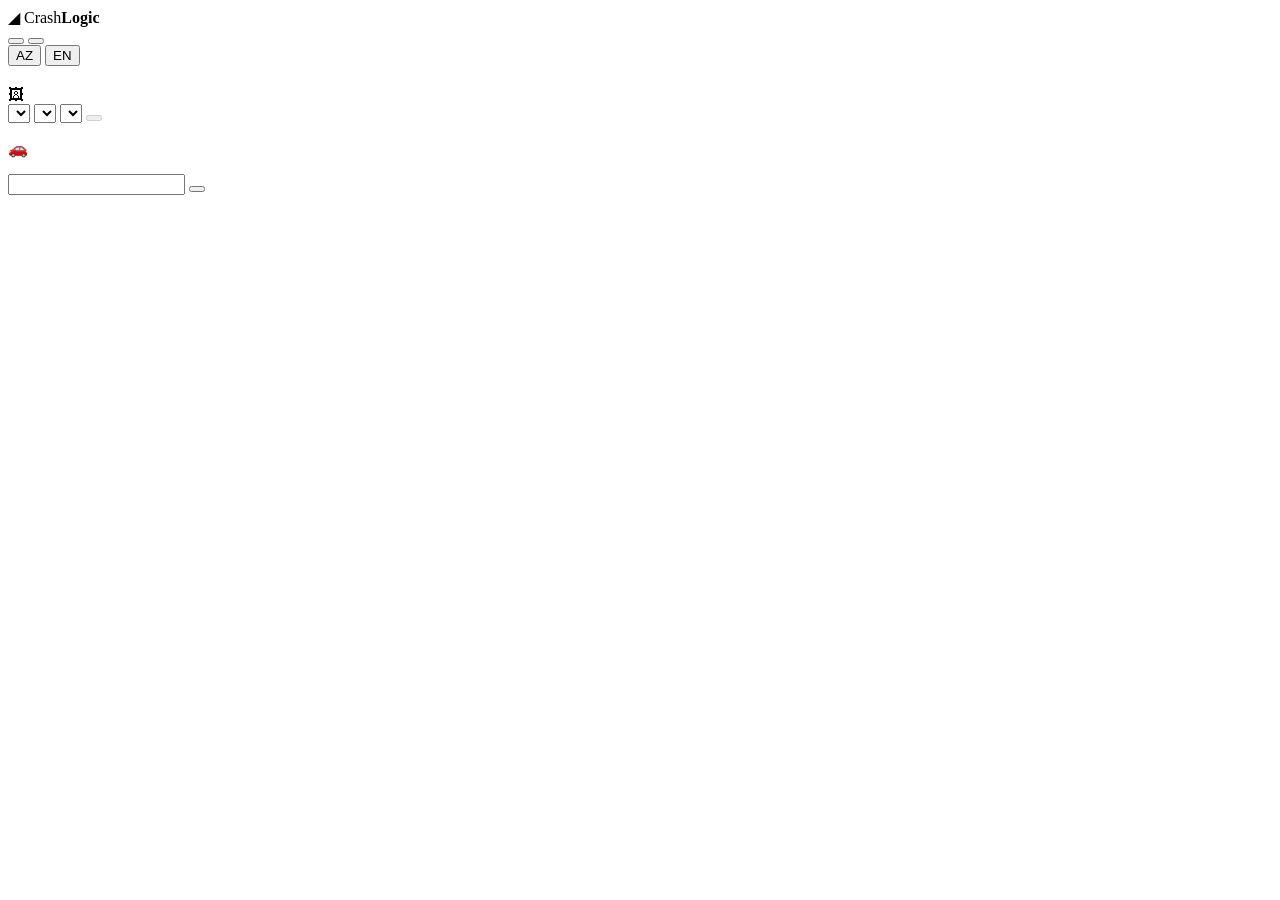
==== webapp/static/index.html @ a007a277 "Add chat agent, CV pipeline, web app, and training driver Introduces the full CrashLogic feature set" ====
<!DOCTYPE html>
<html lang="az">
<head>
<meta charset="utf-8">
<meta name="viewport" content="width=device-width, initial-scale=1">
<title>CrashLogic — DentScan</title>
<link rel="stylesheet" href="/static/styles.css">
</head>
<body>

<header class="topbar">
  <div class="brand">
    <span class="brand-mark">◢</span>
    <span class="brand-name">Crash<b>Logic</b></span>
    <span class="brand-sub" data-i18n="tagline"></span>
  </div>
  <nav class="tabs" role="tablist">
    <button class="tab active" data-tab="analyze" role="tab" data-i18n="tab_analyze"></button>
    <button class="tab" data-tab="chat" role="tab" data-i18n="tab_chat"></button>
  </nav>
  <div class="lang-toggle" role="group" aria-label="Language">
    <button class="lang active" data-lang="az">AZ</button>
    <button class="lang" data-lang="en">EN</button>
  </div>
</header>

<!-- ── Damage analysis ─────────────────────────────────────────────── -->
<main id="panel-analyze" class="panel active">
  <section class="col form-col">
    <div class="card">
      <h2 data-i18n="upload_title"></h2>
      <div id="dropzone" class="dropzone" tabindex="0">
        <input type="file" id="file-input" accept="image/*" hidden>
        <img id="preview" alt="" hidden>
        <div id="drop-hint" class="drop-hint">
          <span class="drop-icon">🖼</span>
          <span data-i18n="drop_hint"></span>
        </div>
      </div>

      <label class="field"><span data-i18n="brand"></span>
        <select id="sel-brand"></select>
      </label>
      <label class="field"><span data-i18n="model"></span>
        <select id="sel-model"></select>
      </label>
      <label class="field"><span data-i18n="year"></span>
        <select id="sel-year"></select>
      </label>

      <button id="btn-analyze" class="btn-primary" disabled>
        <span class="spinner" hidden></span>
        <span data-i18n="analyze"></span>
      </button>
      <p class="disclaimer" data-i18n="disclaimer"></p>
      <p id="analyze-error" class="error" hidden></p>
    </div>
  </section>

  <section class="col results-col">
    <div id="results-empty" class="card empty-state">
      <span class="empty-icon">🚗</span>
      <p data-i18n="results_empty"></p>
    </div>

    <div id="results" hidden>
      <div class="card">
        <h2 id="vehicle-title"></h2>
        <img id="annotated-img" class="annotated" alt="annotated damage">
      </div>

      <div class="card">
        <h2 data-i18n="findings_title"></h2>
        <div id="findings"></div>
        <p id="orphans" class="orphan-strip" hidden></p>
        <p id="no-damage" class="empty-note" hidden data-i18n="no_damage"></p>
      </div>

      <div class="card totals" id="totals-card" hidden>
        <div class="stat-hero">
          <span class="stat-label" data-i18n="total_label"></span>
          <span class="stat-value"><span id="total-avg"></span><span class="unit"> AZN</span></span>
          <span class="stat-range"><span data-i18n="range"></span>: <span id="total-range"></span> AZN</span>
        </div>
        <div class="stat-row">
          <div class="stat-tile">
            <span class="stat-label" data-i18n="replace_all"></span>
            <span class="stat-value sm">~<span id="replace-all"></span> AZN</span>
          </div>
          <div class="stat-tile">
            <span class="stat-label" data-i18n="savings"></span>
            <span class="stat-value sm savings">−<span id="savings"></span> AZN</span>
          </div>
        </div>
      </div>
    </div>
  </section>
</main>

<!-- ── Price chat ──────────────────────────────────────────────────── -->
<main id="panel-chat" class="panel">
  <div class="chat-wrap card">
    <div id="chat-log" class="chat-log">
      <div class="msg agent" data-i18n="chat_welcome"></div>
    </div>
    <form id="chat-form" class="chat-input">
      <input id="chat-text" type="text" autocomplete="off" data-i18n-ph="chat_placeholder">
      <button type="submit" class="btn-primary" data-i18n="send"></button>
    </form>
    <p class="disclaimer" data-i18n="disclaimer"></p>
  </div>
</main>

<script src="/static/app.js"></script>
</body>
</html>
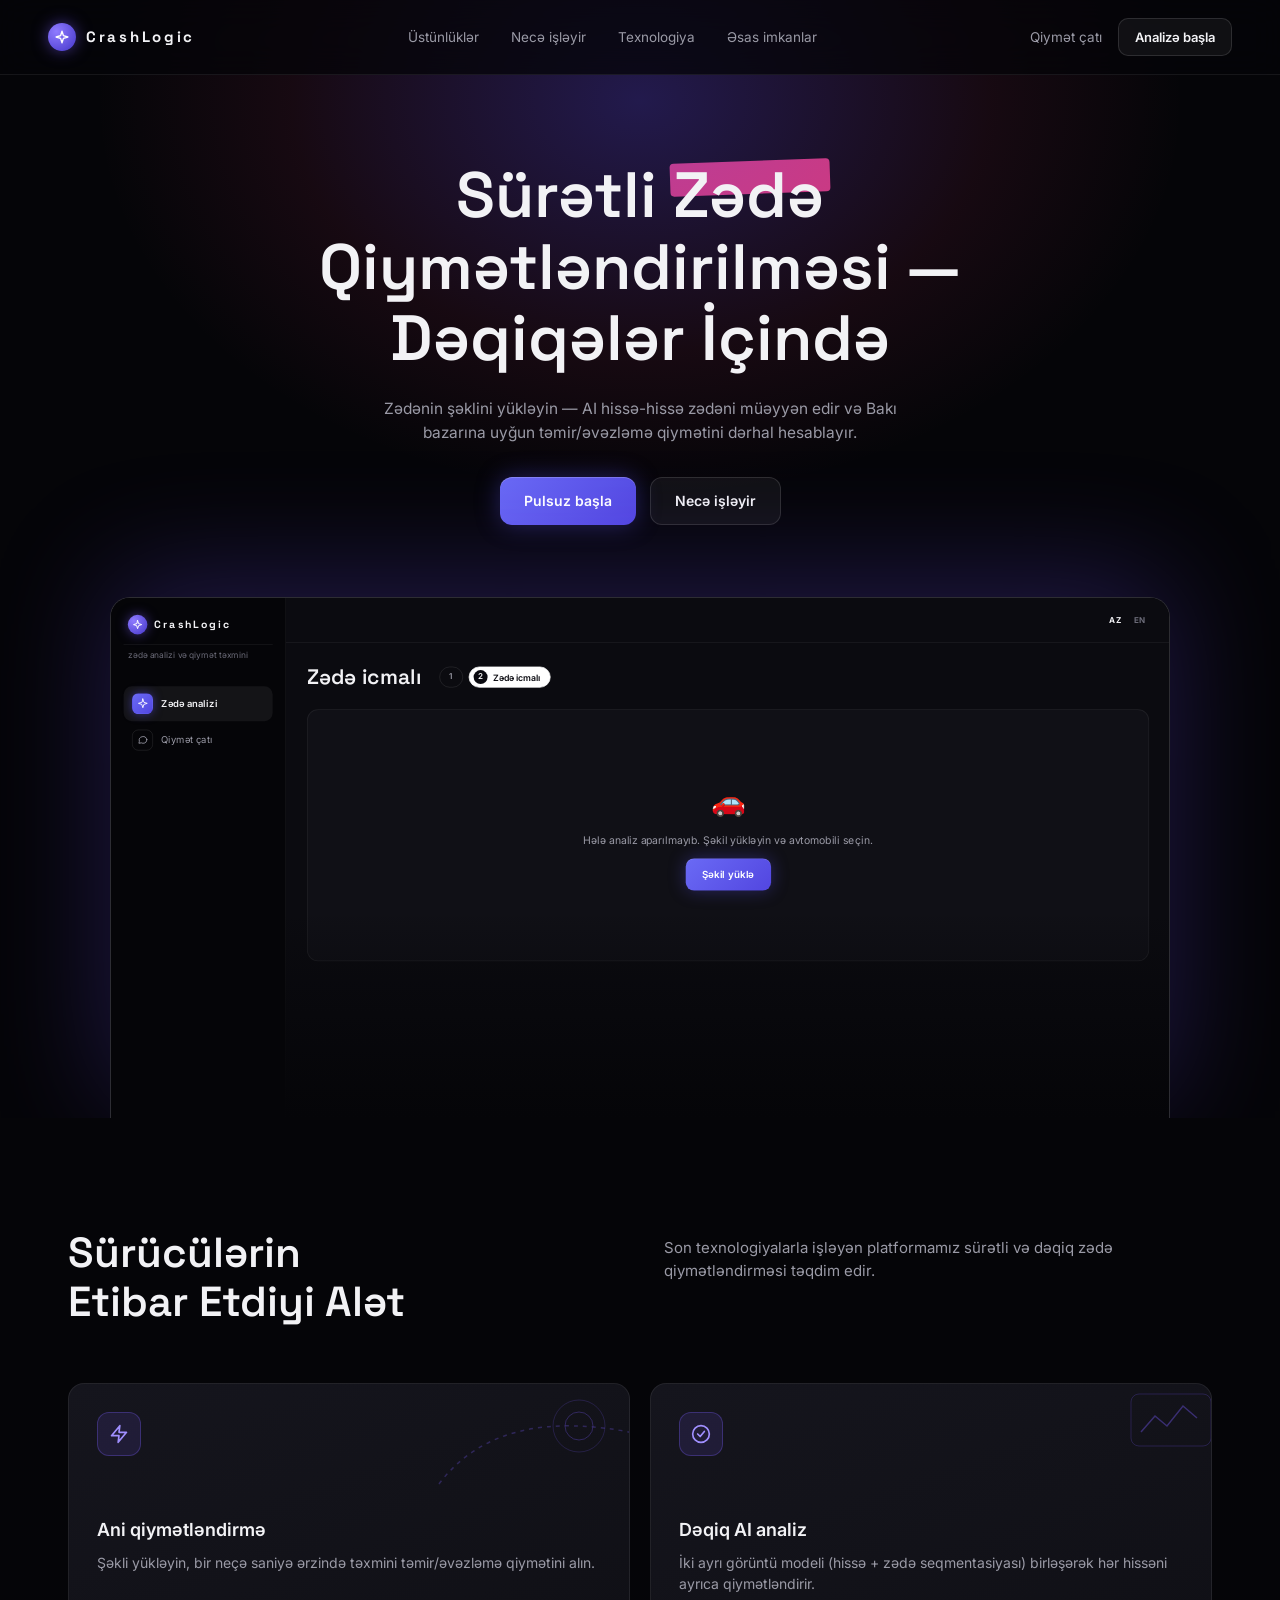
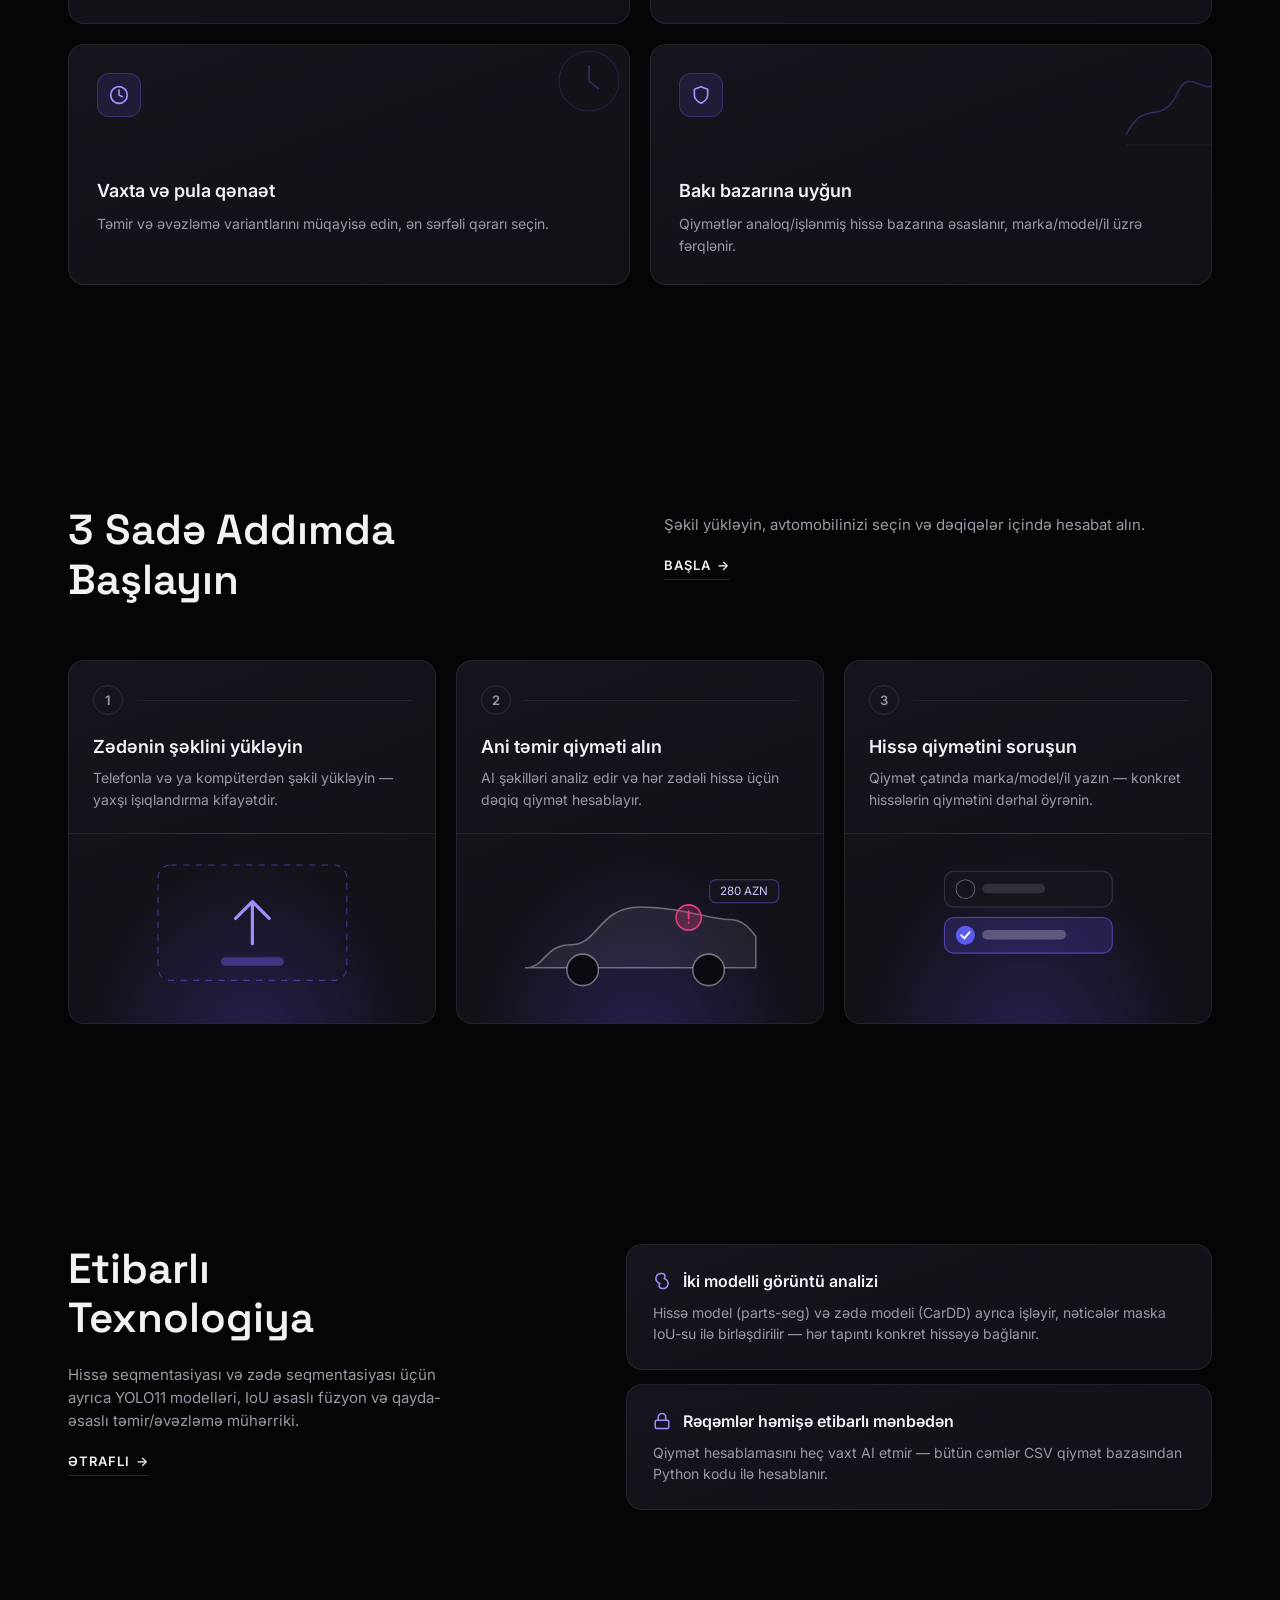
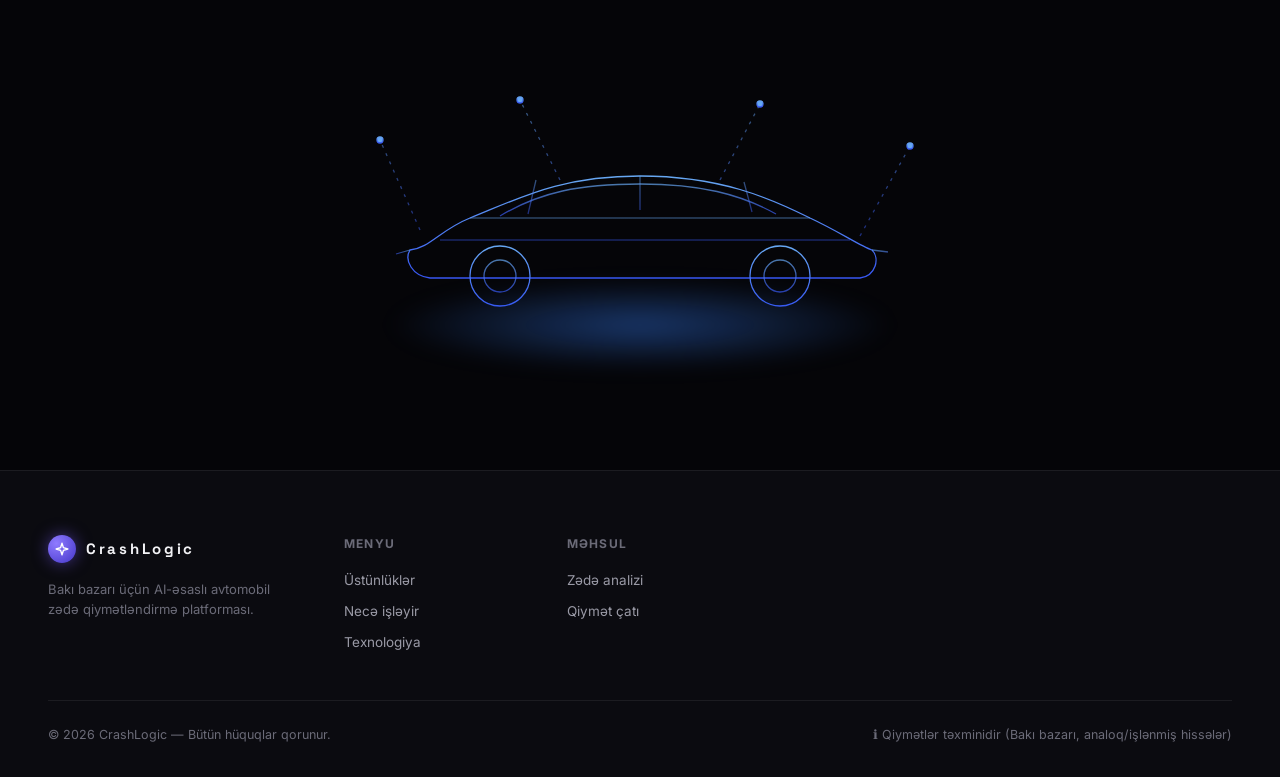
==== commit 93170577: "finalise" ====
--- a/webapp/static/index.html
+++ b/webapp/static/index.html
@@ -1,116 +1,232 @@
 <!DOCTYPE html>
 <html lang="az">
 <head>
-<meta charset="utf-8">
-<meta name="viewport" content="width=device-width, initial-scale=1">
-<title>CrashLogic — DentScan</title>
-<link rel="stylesheet" href="/static/styles.css">
+  <meta charset="UTF-8">
+  <meta name="viewport" content="width=device-width, initial-scale=1.0">
+  <title>CrashLogic — AI ilə zədə qiymətləndirilməsi</title>
+  <link rel="preconnect" href="https://fonts.googleapis.com">
+  <link rel="preconnect" href="https://fonts.gstatic.com" crossorigin>
+  <link href="https://fonts.googleapis.com/css2?family=Inter:wght@400;500;600;700&family=Space+Grotesk:wght@500;600;700&display=swap" rel="stylesheet">
+  <link rel="stylesheet" href="css/style.css">
+  <link rel="icon" href="data:image/svg+xml,<svg xmlns='http://www.w3.org/2000/svg' viewBox='0 0 100 100'><circle cx='50' cy='50' r='48' fill='%236a5cff'/><text x='50' y='68' font-size='52' text-anchor='middle' fill='white' font-family='Arial'>✦</text></svg>">
 </head>
 <body>
 
-<header class="topbar">
-  <div class="brand">
-    <span class="brand-mark">◢</span>
-    <span class="brand-name">Crash<b>Logic</b></span>
-    <span class="brand-sub" data-i18n="tagline"></span>
-  </div>
-  <nav class="tabs" role="tablist">
-    <button class="tab active" data-tab="analyze" role="tab" data-i18n="tab_analyze"></button>
-    <button class="tab" data-tab="chat" role="tab" data-i18n="tab_chat"></button>
-  </nav>
-  <div class="lang-toggle" role="group" aria-label="Language">
-    <button class="lang active" data-lang="az">AZ</button>
-    <button class="lang" data-lang="en">EN</button>
-  </div>
-</header>
-
-<!-- ── Damage analysis ─────────────────────────────────────────────── -->
-<main id="panel-analyze" class="panel active">
-  <section class="col form-col">
-    <div class="card">
-      <h2 data-i18n="upload_title"></h2>
-      <div id="dropzone" class="dropzone" tabindex="0">
-        <input type="file" id="file-input" accept="image/*" hidden>
-        <img id="preview" alt="" hidden>
-        <div id="drop-hint" class="drop-hint">
-          <span class="drop-icon">🖼</span>
-          <span data-i18n="drop_hint"></span>
-        </div>
-      </div>
-
-      <label class="field"><span data-i18n="brand"></span>
-        <select id="sel-brand"></select>
-      </label>
-      <label class="field"><span data-i18n="model"></span>
-        <select id="sel-model"></select>
-      </label>
-      <label class="field"><span data-i18n="year"></span>
-        <select id="sel-year"></select>
-      </label>
-
-      <button id="btn-analyze" class="btn-primary" disabled>
-        <span class="spinner" hidden></span>
-        <span data-i18n="analyze"></span>
-      </button>
-      <p class="disclaimer" data-i18n="disclaimer"></p>
-      <p id="analyze-error" class="error" hidden></p>
-    </div>
-  </section>
-
-  <section class="col results-col">
-    <div id="results-empty" class="card empty-state">
-      <span class="empty-icon">🚗</span>
-      <p data-i18n="results_empty"></p>
-    </div>
-
-    <div id="results" hidden>
-      <div class="card">
-        <h2 id="vehicle-title"></h2>
-        <img id="annotated-img" class="annotated" alt="annotated damage">
-      </div>
-
-      <div class="card">
-        <h2 data-i18n="findings_title"></h2>
-        <div id="findings"></div>
-        <p id="orphans" class="orphan-strip" hidden></p>
-        <p id="no-damage" class="empty-note" hidden data-i18n="no_damage"></p>
-      </div>
-
-      <div class="card totals" id="totals-card" hidden>
-        <div class="stat-hero">
-          <span class="stat-label" data-i18n="total_label"></span>
-          <span class="stat-value"><span id="total-avg"></span><span class="unit"> AZN</span></span>
-          <span class="stat-range"><span data-i18n="range"></span>: <span id="total-range"></span> AZN</span>
-        </div>
-        <div class="stat-row">
-          <div class="stat-tile">
-            <span class="stat-label" data-i18n="replace_all"></span>
-            <span class="stat-value sm">~<span id="replace-all"></span> AZN</span>
+  <!-- ============ NAV ============ -->
+  <header class="nav">
+    <a class="brand" href="index.html">
+      <span class="brand-mark">
+        <svg viewBox="0 0 24 24" fill="none" stroke="white" stroke-width="2.4" stroke-linecap="round" stroke-linejoin="round"><path d="M12 2l2.4 7.6L22 12l-7.6 2.4L12 22l-2.4-7.6L2 12l7.6-2.4z"/></svg>
+      </span>
+      CrashLogic
+    </a>
+    <nav class="nav-links">
+      <a href="#benefits">Üstünlüklər</a>
+      <a href="#how-it-works">Necə işləyir</a>
+      <a href="#technologies">Texnologiya</a>
+      <a href="#key-features">Əsas imkanlar</a>
+    </nav>
+    <div class="nav-cta">
+      <a class="contact" href="chat.html">Qiymət çatı</a>
+      <a class="btn btn-ghost btn-sm" href="upload.html">Analizə başla</a>
+    </div>
+  </header>
+
+  <!-- ============ HERO ============ -->
+  <section class="hero">
+    <h1>Sürətli <span class="marker">Zədə</span><br>Qiymətləndirilməsi — Dəqiqələr İçində</h1>
+    <p class="sub">Zədənin şəklini yükləyin — AI hissə-hissə zədəni müəyyən edir və Bakı bazarına uyğun təmir/əvəzləmə qiymətini dərhal hesablayır.</p>
+    <div class="hero-actions">
+      <a class="btn btn-primary" href="upload.html">Pulsuz başla</a>
+      <a class="btn btn-ghost" href="#how-it-works">Necə işləyir</a>
+    </div>
+    <div class="hero-preview">
+      <div class="preview-glow"></div>
+      <div class="preview-frame-wrap" style="height: 520px; overflow: hidden;">
+        <iframe src="dashboard.html" title="Zədə qiymətləndirmə paneli" scrolling="no"
+          style="width: 143%; height: 780px; border: 0; transform: scale(0.7); transform-origin: top left; pointer-events: none;"></iframe>
+      </div>
+    </div>
+  </section>
+
+  <!-- ============ BENEFITS ============ -->
+  <section class="section" id="benefits">
+    <div class="section-head reveal">
+      <h2>Sürücülərin<br>Etibar Etdiyi Alət</h2>
+      <div class="head-side">
+        Son texnologiyalarla işləyən platformamız sürətli və dəqiq zədə qiymətləndirməsi təqdim edir.
+      </div>
+    </div>
+    <div class="trust-grid">
+      <div class="card reveal">
+        <svg class="card-art" viewBox="0 0 220 130" fill="none"><path d="M10 110 Q70 30 210 60" stroke="rgba(122,92,255,0.5)" stroke-width="1.5" stroke-dasharray="4 5"/><circle cx="150" cy="52" r="26" stroke="rgba(122,92,255,0.35)"/><circle cx="150" cy="52" r="14" stroke="rgba(122,92,255,0.55)"/></svg>
+        <div class="icon-chip"><svg width="20" height="20" viewBox="0 0 24 24" fill="none" stroke="currentColor" stroke-width="2" stroke-linecap="round" stroke-linejoin="round"><path d="M13 2L3 14h9l-1 8 10-12h-9l1-8z"/></svg></div>
+        <h3>Ani qiymətləndirmə</h3>
+        <p>Şəkli yükləyin, bir neçə saniyə ərzində təxmini təmir/əvəzləmə qiymətini alın.</p>
+      </div>
+      <div class="card reveal">
+        <svg class="card-art" viewBox="0 0 220 130" fill="none"><rect x="120" y="20" width="80" height="52" rx="8" stroke="rgba(122,92,255,0.4)"/><path d="M130 58 l14-16 12 10 16-20 14 12" stroke="rgba(122,92,255,0.7)" stroke-width="1.5"/></svg>
+        <div class="icon-chip"><svg width="20" height="20" viewBox="0 0 24 24" fill="none" stroke="currentColor" stroke-width="2" stroke-linecap="round" stroke-linejoin="round"><circle cx="12" cy="12" r="10"/><path d="M8 12l3 3 5-6"/></svg></div>
+        <h3>Dəqiq AI analiz</h3>
+        <p>İki ayrı görüntü modeli (hissə + zədə seqmentasiyası) birləşərək hər hissəni ayrıca qiymətləndirir.</p>
+      </div>
+      <div class="card reveal">
+        <svg class="card-art" viewBox="0 0 220 130" fill="none"><circle cx="160" cy="46" r="30" stroke="rgba(122,92,255,0.4)"/><path d="M160 30v16l10 8" stroke="rgba(122,92,255,0.7)" stroke-width="1.5"/></svg>
+        <div class="icon-chip"><svg width="20" height="20" viewBox="0 0 24 24" fill="none" stroke="currentColor" stroke-width="2" stroke-linecap="round" stroke-linejoin="round"><circle cx="12" cy="12" r="10"/><path d="M12 6v6l4 2"/></svg></div>
+        <h3>Vaxta və pula qənaət</h3>
+        <p>Təmir və əvəzləmə variantlarını müqayisə edin, ən sərfəli qərarı seçin.</p>
+      </div>
+      <div class="card reveal">
+        <svg class="card-art" viewBox="0 0 220 130" fill="none"><path d="M115 100 C135 60 150 95 168 55 C180 30 196 70 214 40" stroke="rgba(122,92,255,0.6)" stroke-width="1.5"/><path d="M115 110 h100" stroke="rgba(255,255,255,0.12)"/></svg>
+        <div class="icon-chip"><svg width="20" height="20" viewBox="0 0 24 24" fill="none" stroke="currentColor" stroke-width="2" stroke-linecap="round" stroke-linejoin="round"><path d="M12 22s8-4 8-10V5l-8-3-8 3v7c0 6 8 10 8 10z"/></svg></div>
+        <h3>Bakı bazarına uyğun</h3>
+        <p>Qiymətlər analoq/işlənmiş hissə bazarına əsaslanır, marka/model/il üzrə fərqlənir.</p>
+      </div>
+    </div>
+  </section>
+
+  <!-- ============ STEPS ============ -->
+  <section class="section" id="how-it-works">
+    <div class="section-head reveal">
+      <h2>3 Sadə Addımda<br>Başlayın</h2>
+      <div class="head-side">
+        Şəkil yükləyin, avtomobilinizi seçin və dəqiqələr içində hesabat alın.
+        <br><a class="head-link" href="upload.html">Başla <span>→</span></a>
+      </div>
+    </div>
+    <div class="steps-grid">
+      <a class="step-card reveal" href="upload.html">
+        <div class="step-num"><span class="n">1</span><span class="line"></span></div>
+        <h3>Zədənin şəklini yükləyin</h3>
+        <p>Telefonla və ya kompüterdən şəkil yükləyin — yaxşı işıqlandırma kifayətdir.</p>
+        <div class="step-art">
+          <svg viewBox="0 0 300 160" width="86%" fill="none">
+            <rect x="60" y="20" width="180" height="110" rx="12" stroke="rgba(122,92,255,0.5)" stroke-dasharray="6 6"/>
+            <path d="M150 95V55m0 0l-16 16m16-16l16 16" stroke="#a08fff" stroke-width="3" stroke-linecap="round" stroke-linejoin="round"/>
+            <rect x="120" y="108" width="60" height="8" rx="4" fill="rgba(122,92,255,0.4)"/>
+          </svg>
+        </div>
+      </a>
+      <a class="step-card reveal" href="upload.html">
+        <div class="step-num"><span class="n">2</span><span class="line"></span></div>
+        <h3>Ani təmir qiyməti alın</h3>
+        <p>AI şəkilləri analiz edir və hər zədəli hissə üçün dəqiq qiymət hesablayır.</p>
+        <div class="step-art">
+          <svg viewBox="0 0 300 160" width="86%" fill="none">
+            <path d="M40 118 C60 118 58 96 84 96 S 110 60 150 60 s 66 12 84 12 c 14 0 20 8 26 16 v 30 z" fill="rgba(255,255,255,0.06)" stroke="rgba(255,255,255,0.35)" stroke-width="1.5"/>
+            <circle cx="95" cy="120" r="15" fill="#0a0a10" stroke="rgba(255,255,255,0.4)" stroke-width="1.5"/>
+            <circle cx="215" cy="120" r="15" fill="#0a0a10" stroke="rgba(255,255,255,0.4)" stroke-width="1.5"/>
+            <circle cx="196" cy="70" r="12" fill="rgba(233,61,130,0.25)" stroke="#e93d82" stroke-width="1.5"/>
+            <path d="M196 64v7m0 3.5v.5" stroke="#e93d82" stroke-width="1.8" stroke-linecap="round"/>
+            <rect x="216" y="34" width="66" height="22" rx="6" fill="#15151d" stroke="rgba(122,92,255,0.5)"/>
+            <text x="249" y="49" fill="#cfc6ff" font-size="11" font-family="Inter, sans-serif" text-anchor="middle">280 AZN</text>
+          </svg>
+        </div>
+      </a>
+      <a class="step-card reveal" href="chat.html">
+        <div class="step-num"><span class="n">3</span><span class="line"></span></div>
+        <h3>Hissə qiymətini soruşun</h3>
+        <p>Qiymət çatında marka/model/il yazın — konkret hissələrin qiymətini dərhal öyrənin.</p>
+        <div class="step-art">
+          <svg viewBox="0 0 300 160" width="86%" fill="none">
+            <rect x="70" y="26" width="160" height="34" rx="9" fill="#15151d" stroke="rgba(255,255,255,0.15)"/>
+            <rect x="70" y="70" width="160" height="34" rx="9" fill="rgba(90,74,227,0.2)" stroke="rgba(122,92,255,0.6)"/>
+            <circle cx="90" cy="87" r="9" fill="#5b5bf0"/>
+            <path d="M86 87l3 3 5-6" stroke="#fff" stroke-width="1.8" stroke-linecap="round" stroke-linejoin="round"/>
+            <rect x="106" y="82" width="80" height="9" rx="4.5" fill="rgba(255,255,255,0.25)"/>
+            <circle cx="90" cy="43" r="9" stroke="rgba(255,255,255,0.3)"/>
+            <rect x="106" y="38" width="60" height="9" rx="4.5" fill="rgba(255,255,255,0.12)"/>
+          </svg>
+        </div>
+      </a>
+    </div>
+  </section>
+
+  <!-- ============ TECHNOLOGY ============ -->
+  <section class="section" id="technologies">
+    <div class="tech-wrap">
+      <div class="reveal">
+        <h2 style="font-family: var(--font-display); font-size: clamp(28px,3.4vw,42px); font-weight:600; line-height:1.18;">Etibarlı<br>Texnologiya</h2>
+        <p style="color: var(--text-dim); margin-top: 20px; max-width: 380px;">Hissə seqmentasiyası və zədə seqmentasiyası üçün ayrıca YOLO11 modelləri, IoU əsaslı füzyon və qayda-əsaslı təmir/əvəzləmə mühərriki.</p>
+        <a class="head-link" href="#key-features">Ətraflı <span>→</span></a>
+      </div>
+      <div class="tech-list" id="key-features">
+        <div class="tech-item reveal">
+          <div class="t-head">
+            <svg width="18" height="18" viewBox="0 0 24 24" fill="none" stroke="currentColor" stroke-width="2" stroke-linecap="round" stroke-linejoin="round"><path d="M12 2a4 4 0 014 4c0 1.1-.45 2.1-1.17 2.83A4 4 0 0112 22a4 4 0 01-2.83-6.83A4 4 0 0112 2z"/></svg>
+            İki modelli görüntü analizi
           </div>
-          <div class="stat-tile">
-            <span class="stat-label" data-i18n="savings"></span>
-            <span class="stat-value sm savings">−<span id="savings"></span> AZN</span>
+          <p>Hissə model (parts-seg) və zədə modeli (CarDD) ayrıca işləyir, nəticələr maska IoU-su ilə birləşdirilir — hər tapıntı konkret hissəyə bağlanır.</p>
+        </div>
+        <div class="tech-item reveal">
+          <div class="t-head">
+            <svg width="18" height="18" viewBox="0 0 24 24" fill="none" stroke="currentColor" stroke-width="2" stroke-linecap="round" stroke-linejoin="round"><rect x="3" y="11" width="18" height="11" rx="2"/><path d="M7 11V7a5 5 0 0110 0v4"/></svg>
+            Rəqəmlər həmişə etibarlı mənbədən
           </div>
-        </div>
-      </div>
-    </div>
-  </section>
-</main>
-
-<!-- ── Price chat ──────────────────────────────────────────────────── -->
-<main id="panel-chat" class="panel">
-  <div class="chat-wrap card">
-    <div id="chat-log" class="chat-log">
-      <div class="msg agent" data-i18n="chat_welcome"></div>
-    </div>
-    <form id="chat-form" class="chat-input">
-      <input id="chat-text" type="text" autocomplete="off" data-i18n-ph="chat_placeholder">
-      <button type="submit" class="btn-primary" data-i18n="send"></button>
-    </form>
-    <p class="disclaimer" data-i18n="disclaimer"></p>
-  </div>
-</main>
-
-<script src="/static/app.js"></script>
+          <p>Qiymət hesablamasını heç vaxt AI etmir — bütün cəmlər CSV qiymət bazasından Python kodu ilə hesablanır.</p>
+        </div>
+      </div>
+    </div>
+  </section>
+
+  <!-- ============ STATS ============ -->
+  <section class="stats-section">
+    <div class="stats-car reveal">
+      <svg viewBox="0 0 640 260" fill="none">
+        <defs>
+          <linearGradient id="wire" x1="0" y1="0" x2="0" y2="1">
+            <stop offset="0" stop-color="#6db1ff"/><stop offset="1" stop-color="#3a5bff"/>
+          </linearGradient>
+        </defs>
+        <g stroke="url(#wire)" stroke-width="1.3" opacity="0.95">
+          <path d="M90 170 C110 168 120 150 150 138 C200 118 240 96 320 96 C400 96 450 118 490 138 C520 152 540 166 552 170 C560 178 556 196 540 198 L110 198 C92 196 84 180 90 170 Z"/>
+          <path d="M180 136 C220 112 260 104 320 104 C380 104 420 114 456 134" opacity="0.7"/>
+          <path d="M208 134 L216 100 M320 96 L320 130 M432 132 L424 102" opacity="0.5"/>
+          <path d="M150 138 h340 M120 160 h410" opacity="0.4"/>
+          <circle cx="180" cy="196" r="30"/><circle cx="180" cy="196" r="16" opacity="0.7"/>
+          <circle cx="460" cy="196" r="30"/><circle cx="460" cy="196" r="16" opacity="0.7"/>
+          <path d="M90 170 l-14 4 M552 170 l16 2" opacity="0.6"/>
+          <path d="M100 150 L60 60 M240 100 L200 20 M400 100 L440 24 M540 156 L590 66" stroke-dasharray="3 6" opacity="0.5"/>
+          <circle cx="60" cy="60" r="3" fill="#6db1ff"/><circle cx="200" cy="20" r="3" fill="#6db1ff"/><circle cx="440" cy="24" r="3" fill="#6db1ff"/><circle cx="590" cy="66" r="3" fill="#6db1ff"/>
+        </g>
+      </svg>
+    </div>
+  </section>
+
+  <!-- ============ FOOTER ============ -->
+  <footer class="footer" id="footer">
+    <div class="footer-grid">
+      <div>
+        <a class="brand" href="index.html">
+          <span class="brand-mark">
+            <svg viewBox="0 0 24 24" fill="none" stroke="white" stroke-width="2.4" stroke-linecap="round" stroke-linejoin="round"><path d="M12 2l2.4 7.6L22 12l-7.6 2.4L12 22l-2.4-7.6L2 12l7.6-2.4z"/></svg>
+          </span>
+          CrashLogic
+        </a>
+        <p class="f-about">Bakı bazarı üçün AI-əsaslı avtomobil zədə qiymətləndirmə platforması.</p>
+      </div>
+      <div>
+        <h5>Menyu</h5>
+        <ul>
+          <li><a href="#benefits">Üstünlüklər</a></li>
+          <li><a href="#how-it-works">Necə işləyir</a></li>
+          <li><a href="#technologies">Texnologiya</a></li>
+        </ul>
+      </div>
+      <div>
+        <h5>Məhsul</h5>
+        <ul>
+          <li><a href="upload.html">Zədə analizi</a></li>
+          <li><a href="chat.html">Qiymət çatı</a></li>
+        </ul>
+      </div>
+    </div>
+    <div class="footer-bottom">
+      <span>© 2026 CrashLogic — Bütün hüquqlar qorunur.</span>
+      <span>ℹ️ Qiymətlər təxminidir (Bakı bazarı, analoq/işlənmiş hissələr)</span>
+    </div>
+  </footer>
+
+  <script src="js/main.js"></script>
 </body>
 </html>
--- a/webapp/static/css/style.css
+++ b/webapp/static/css/style.css
@@ -0,0 +1,1085 @@
+/* ============================================
+   CrashLogic — Shared styles (landing + app)
+   ============================================ */
+
+:root {
+  --bg: #050508;
+  --bg-soft: #0b0b10;
+  --panel: #101016;
+  --panel-2: #15151d;
+  --panel-3: #1b1b25;
+  --stroke: rgba(255, 255, 255, 0.07);
+  --stroke-2: rgba(255, 255, 255, 0.12);
+  --text: #f2f2f5;
+  --text-dim: #9a9aa6;
+  --text-faint: #6b6b78;
+  --accent: #5b5bf0;
+  --accent-2: #7a5cff;
+  --accent-glow: rgba(122, 92, 255, 0.35);
+  --pink: #e93d82;
+  --green: #3ddc97;
+  --red: #ff4d4d;
+  --radius: 16px;
+  --radius-sm: 10px;
+  --font: "Inter", "Segoe UI", system-ui, -apple-system, sans-serif;
+  --font-display: "Space Grotesk", "Inter", "Segoe UI", sans-serif;
+}
+
+* { margin: 0; padding: 0; box-sizing: border-box; }
+[hidden] { display: none !important; }
+
+html { scroll-behavior: smooth; }
+
+body {
+  background: var(--bg);
+  color: var(--text);
+  font-family: var(--font);
+  font-size: 15px;
+  line-height: 1.55;
+  -webkit-font-smoothing: antialiased;
+}
+
+img, svg { display: block; max-width: 100%; }
+a { color: inherit; text-decoration: none; }
+button { font-family: inherit; cursor: pointer; border: none; background: none; color: inherit; }
+ul { list-style: none; }
+
+::selection { background: var(--accent-2); color: #fff; }
+
+/* ---------- Buttons ---------- */
+.btn {
+  display: inline-flex;
+  align-items: center;
+  justify-content: center;
+  gap: 8px;
+  padding: 12px 24px;
+  border-radius: 12px;
+  font-size: 14px;
+  font-weight: 600;
+  transition: all 0.2s ease;
+  white-space: nowrap;
+}
+.btn-primary {
+  background: linear-gradient(135deg, #6a6af5 0%, #5246e0 100%);
+  color: #fff;
+  box-shadow: 0 0 24px rgba(92, 82, 240, 0.35), inset 0 1px 0 rgba(255,255,255,0.2);
+}
+.btn-primary:hover { box-shadow: 0 0 36px rgba(92, 82, 240, 0.6); transform: translateY(-1px); }
+.btn-ghost {
+  background: rgba(255, 255, 255, 0.05);
+  border: 1px solid var(--stroke-2);
+  color: var(--text);
+}
+.btn-ghost:hover { background: rgba(255, 255, 255, 0.1); }
+.btn-sm { padding: 8px 16px; font-size: 13px; border-radius: 10px; }
+.btn-block { width: 100%; }
+
+/* ---------- Landing nav ---------- */
+.nav {
+  position: fixed;
+  top: 0; left: 0; right: 0;
+  z-index: 100;
+  display: flex;
+  align-items: center;
+  justify-content: space-between;
+  padding: 18px 48px;
+  background: rgba(5, 5, 8, 0.75);
+  backdrop-filter: blur(16px);
+  border-bottom: 1px solid var(--stroke);
+}
+.brand {
+  display: flex;
+  align-items: center;
+  gap: 10px;
+  font-family: var(--font-display);
+  font-weight: 700;
+  font-size: 15px;
+  letter-spacing: 0.18em;
+}
+.brand-mark {
+  width: 28px; height: 28px;
+  border-radius: 50%;
+  background: radial-gradient(circle at 30% 30%, #8f7bff, #4436c9);
+  display: grid;
+  place-items: center;
+  box-shadow: 0 0 16px rgba(122, 92, 255, 0.5);
+}
+.brand-mark svg { width: 14px; height: 14px; }
+.nav-links { display: flex; gap: 32px; font-size: 13.5px; color: var(--text-dim); }
+.nav-links a:hover { color: var(--text); }
+.nav-cta { display: flex; align-items: center; gap: 16px; }
+.nav-cta .contact { font-size: 13.5px; color: var(--text-dim); }
+.nav-cta .contact:hover { color: var(--text); }
+
+/* ---------- Hero ---------- */
+.hero {
+  position: relative;
+  padding: 160px 24px 0;
+  text-align: center;
+  overflow: hidden;
+}
+.hero::before {
+  content: "";
+  position: absolute;
+  top: -300px; left: 50%;
+  transform: translateX(-50%);
+  width: 1100px; height: 800px;
+  background: radial-gradient(ellipse at center, rgba(110, 80, 255, 0.28) 0%, rgba(233, 61, 130, 0.08) 45%, transparent 70%);
+  pointer-events: none;
+}
+.hero h1 {
+  position: relative;
+  font-family: var(--font-display);
+  font-size: clamp(36px, 5.4vw, 64px);
+  font-weight: 600;
+  line-height: 1.12;
+  max-width: 820px;
+  margin: 0 auto 22px;
+}
+.hero h1 .marker {
+  position: relative;
+  white-space: nowrap;
+}
+.hero h1 .marker::after {
+  content: "";
+  position: absolute;
+  left: -2%; right: -4%;
+  top: 8%;
+  height: 40%;
+  background: var(--pink);
+  border-radius: 4px;
+  transform: rotate(-2deg);
+  z-index: -1;
+  opacity: 0.9;
+}
+.hero p.sub {
+  position: relative;
+  color: var(--text-dim);
+  max-width: 560px;
+  margin: 0 auto 32px;
+  font-size: 15.5px;
+}
+.hero-actions {
+  position: relative;
+  display: flex;
+  gap: 14px;
+  justify-content: center;
+  margin-bottom: 72px;
+}
+
+/* Hero dashboard preview */
+.hero-preview {
+  position: relative;
+  max-width: 1060px;
+  margin: 0 auto;
+  border-radius: 20px 20px 0 0;
+  border: 1px solid var(--stroke-2);
+  border-bottom: none;
+  background: var(--panel);
+  box-shadow: 0 -20px 120px rgba(110, 80, 255, 0.25);
+  overflow: hidden;
+}
+.hero-preview .preview-glow {
+  position: absolute;
+  inset: 0;
+  background: linear-gradient(to top, rgba(5,5,8,1) 0%, transparent 40%);
+  pointer-events: none;
+  z-index: 2;
+}
+
+/* ---------- Sections ---------- */
+.section { padding: 110px 48px; max-width: 1240px; margin: 0 auto; }
+.section-head { display: grid; grid-template-columns: 1fr 1fr; gap: 48px; margin-bottom: 56px; align-items: start; }
+.section-head h2 {
+  font-family: var(--font-display);
+  font-size: clamp(28px, 3.4vw, 42px);
+  font-weight: 600;
+  line-height: 1.18;
+}
+.section-head .head-side { color: var(--text-dim); font-size: 15px; padding-top: 8px; }
+.head-link {
+  display: inline-flex;
+  align-items: center;
+  gap: 6px;
+  margin-top: 18px;
+  color: var(--text);
+  font-size: 13px;
+  font-weight: 600;
+  letter-spacing: 0.08em;
+  text-transform: uppercase;
+  border-bottom: 1px solid var(--stroke-2);
+  padding-bottom: 4px;
+}
+.head-link:hover { border-color: var(--text); }
+
+/* ---------- Trust cards ---------- */
+.trust-grid {
+  display: grid;
+  grid-template-columns: repeat(2, 1fr);
+  gap: 20px;
+}
+.card {
+  background: linear-gradient(160deg, var(--panel-2), var(--panel));
+  border: 1px solid var(--stroke);
+  border-radius: var(--radius);
+  padding: 28px;
+  position: relative;
+  overflow: hidden;
+  transition: border-color 0.25s, transform 0.25s;
+}
+.card:hover { border-color: rgba(122, 92, 255, 0.35); transform: translateY(-3px); }
+.card .icon-chip {
+  width: 44px; height: 44px;
+  border-radius: 12px;
+  background: rgba(122, 92, 255, 0.12);
+  border: 1px solid rgba(122, 92, 255, 0.3);
+  display: grid;
+  place-items: center;
+  margin-bottom: 60px;
+  color: #a08fff;
+}
+.card h3 { font-size: 18px; font-weight: 600; margin-bottom: 8px; }
+.card p { color: var(--text-dim); font-size: 14px; }
+.card .card-art {
+  position: absolute;
+  right: -20px; top: -10px;
+  width: 220px;
+  opacity: 0.55;
+  pointer-events: none;
+}
+
+/* ---------- Logo strip ---------- */
+.logos {
+  border-top: 1px solid var(--stroke);
+  border-bottom: 1px solid var(--stroke);
+  padding: 36px 0;
+  overflow: hidden;
+}
+.logos-track {
+  display: flex;
+  gap: 90px;
+  align-items: center;
+  width: max-content;
+  animation: marquee 30s linear infinite;
+}
+@keyframes marquee { to { transform: translateX(-50%); } }
+.logo-item {
+  font-family: var(--font-display);
+  font-size: 22px;
+  font-weight: 700;
+  color: rgba(255, 255, 255, 0.35);
+  letter-spacing: 0.06em;
+  white-space: nowrap;
+  transition: color 0.2s;
+}
+.logo-item:hover { color: rgba(255,255,255,0.7); }
+
+/* ---------- Steps ---------- */
+.steps-grid { display: grid; grid-template-columns: repeat(3, 1fr); gap: 20px; }
+.step-card {
+  background: linear-gradient(160deg, var(--panel-2), var(--panel));
+  border: 1px solid var(--stroke);
+  border-radius: var(--radius);
+  overflow: hidden;
+  display: flex;
+  flex-direction: column;
+  transition: border-color 0.25s, transform 0.25s;
+}
+.step-card:hover { border-color: rgba(122, 92, 255, 0.35); transform: translateY(-3px); }
+.step-num {
+  display: flex;
+  align-items: center;
+  gap: 14px;
+  padding: 24px 24px 0;
+}
+.step-num .n {
+  width: 30px; height: 30px;
+  border-radius: 50%;
+  border: 1px solid var(--stroke-2);
+  display: grid;
+  place-items: center;
+  font-size: 13px;
+  font-weight: 600;
+  color: var(--text-dim);
+}
+.step-num .line { flex: 1; height: 1px; background: var(--stroke); }
+.step-card h3 { font-size: 18px; font-weight: 600; padding: 18px 24px 6px; }
+.step-card p { color: var(--text-dim); font-size: 14px; padding: 0 24px 22px; }
+.step-art {
+  margin-top: auto;
+  height: 190px;
+  background: radial-gradient(ellipse at 50% 120%, rgba(110, 80, 255, 0.25), transparent 65%);
+  display: grid;
+  place-items: center;
+  border-top: 1px solid var(--stroke);
+  overflow: hidden;
+}
+
+/* ---------- Technology ---------- */
+.tech-wrap { display: grid; grid-template-columns: 1fr 1.15fr; gap: 48px; align-items: start; }
+.tech-list { display: flex; flex-direction: column; gap: 14px; }
+.tech-item {
+  background: linear-gradient(160deg, var(--panel-2), var(--panel));
+  border: 1px solid var(--stroke);
+  border-radius: var(--radius);
+  padding: 24px 26px;
+}
+.tech-item .t-head { display: flex; align-items: center; gap: 12px; margin-bottom: 8px; font-weight: 600; font-size: 16px; }
+.tech-item .t-head svg { color: #a08fff; }
+.tech-item p { color: var(--text-dim); font-size: 14px; }
+.partner-row { display: flex; flex-wrap: wrap; gap: 10px; margin-top: 14px; }
+.partner-pill {
+  display: inline-flex;
+  align-items: center;
+  gap: 8px;
+  padding: 8px 16px;
+  border-radius: 999px;
+  border: 1px solid var(--stroke-2);
+  background: rgba(255,255,255,0.03);
+  font-size: 13px;
+  font-weight: 600;
+  color: var(--text-dim);
+}
+
+/* ---------- Testimonials ---------- */
+.quotes-grid { display: grid; grid-template-columns: repeat(2, 1fr); gap: 20px; }
+.quote-card {
+  background: linear-gradient(160deg, var(--panel-2), var(--panel));
+  border: 1px solid var(--stroke);
+  border-radius: var(--radius);
+  padding: 30px;
+  display: flex;
+  flex-direction: column;
+  gap: 16px;
+}
+.quote-top { display: flex; justify-content: space-between; align-items: center; }
+.quote-mark { font-family: Georgia, serif; font-size: 42px; line-height: 0.5; color: #a08fff; padding-top: 14px; }
+.stars { display: flex; align-items: center; gap: 6px; color: #ffc94d; font-size: 13px; letter-spacing: 2px; }
+.stars .score { color: var(--text-dim); font-size: 12.5px; letter-spacing: 0; margin-left: 4px; }
+.quote-card h4 { font-size: 17px; font-weight: 600; }
+.quote-card blockquote { color: var(--text-dim); font-size: 14px; }
+.quote-author { display: flex; align-items: center; gap: 12px; margin-top: auto; padding-top: 8px; }
+.avatar {
+  width: 40px; height: 40px;
+  border-radius: 50%;
+  background: linear-gradient(135deg, #444, #222);
+  border: 1px solid var(--stroke-2);
+  display: grid;
+  place-items: center;
+  font-weight: 700;
+  font-size: 14px;
+  color: #cfcfe0;
+  flex-shrink: 0;
+}
+.quote-author .a-name { font-size: 14px; font-weight: 600; }
+.quote-author .a-role { font-size: 12.5px; color: var(--text-faint); }
+
+/* ---------- Stats ---------- */
+.stats-section {
+  position: relative;
+  text-align: center;
+  padding: 60px 48px 100px;
+  overflow: hidden;
+}
+.stats-car { max-width: 640px; margin: 0 auto 30px; position: relative; }
+.stats-car::after {
+  content: "";
+  position: absolute;
+  inset: auto 10% -30px;
+  height: 90px;
+  background: radial-gradient(ellipse at center, rgba(56, 130, 255, 0.4), transparent 70%);
+  filter: blur(10px);
+}
+.stats-grid {
+  display: grid;
+  grid-template-columns: repeat(3, 1fr);
+  gap: 20px;
+  max-width: 980px;
+  margin: 40px auto 0;
+}
+.stat h3 {
+  font-family: var(--font-display);
+  font-size: clamp(30px, 3.6vw, 46px);
+  font-weight: 600;
+  background: linear-gradient(180deg, #fff, #9f9fce);
+  -webkit-background-clip: text;
+  background-clip: text;
+  -webkit-text-fill-color: transparent;
+}
+.stat p { color: var(--text-dim); font-size: 14px; margin-top: 6px; }
+
+/* ---------- Pricing ---------- */
+.pricing-head { text-align: center; margin-bottom: 48px; }
+.pricing-head h2 { font-family: var(--font-display); font-size: clamp(28px, 3.4vw, 42px); font-weight: 600; }
+.pricing-grid { display: grid; grid-template-columns: repeat(3, 1fr); gap: 20px; align-items: stretch; }
+.price-card {
+  background: linear-gradient(160deg, var(--panel-2), var(--panel));
+  border: 1px solid var(--stroke);
+  border-radius: var(--radius);
+  padding: 30px;
+  display: flex;
+  flex-direction: column;
+  gap: 20px;
+}
+.price-card.featured {
+  border-color: rgba(122, 92, 255, 0.5);
+  background: linear-gradient(160deg, rgba(90, 74, 227, 0.16), var(--panel));
+  box-shadow: 0 0 60px rgba(92, 82, 240, 0.18);
+}
+.price-card .plan-name { font-size: 16px; font-weight: 600; display: flex; justify-content: space-between; align-items: center; }
+.plan-badge {
+  font-size: 11px;
+  font-weight: 700;
+  text-transform: uppercase;
+  letter-spacing: 0.08em;
+  padding: 4px 10px;
+  border-radius: 999px;
+  background: rgba(122, 92, 255, 0.2);
+  color: #b5a6ff;
+  border: 1px solid rgba(122, 92, 255, 0.4);
+}
+.price-card .plan-desc { color: var(--text-dim); font-size: 13.5px; min-height: 40px; }
+.price-card .price { font-family: var(--font-display); font-size: 38px; font-weight: 600; }
+.price-card .price span { font-size: 15px; color: var(--text-dim); font-weight: 400; font-family: var(--font); }
+.price-feats { display: flex; flex-direction: column; gap: 11px; font-size: 14px; color: var(--text-dim); flex: 1; }
+.price-feats li { display: flex; gap: 10px; align-items: flex-start; }
+.price-feats li::before {
+  content: "";
+  width: 16px; height: 16px;
+  flex-shrink: 0;
+  margin-top: 2px;
+  border-radius: 50%;
+  background: rgba(122, 92, 255, 0.15) url("data:image/svg+xml,%3Csvg xmlns='http://www.w3.org/2000/svg' viewBox='0 0 24 24' fill='none' stroke='%23a08fff' stroke-width='3' stroke-linecap='round' stroke-linejoin='round'%3E%3Cpath d='M20 6L9 17l-5-5'/%3E%3C/svg%3E") center/9px no-repeat;
+}
+
+/* ---------- Footer ---------- */
+.footer {
+  border-top: 1px solid var(--stroke);
+  padding: 64px 48px 32px;
+  background: var(--bg-soft);
+}
+.footer-grid {
+  max-width: 1240px;
+  margin: 0 auto;
+  display: grid;
+  grid-template-columns: 1.4fr 1fr 1fr 1fr 1.2fr;
+  gap: 40px;
+}
+.footer .brand { margin-bottom: 16px; }
+.footer .f-about { color: var(--text-faint); font-size: 13px; max-width: 260px; }
+.footer h5 { font-size: 12px; text-transform: uppercase; letter-spacing: 0.1em; color: var(--text-faint); margin-bottom: 16px; }
+.footer ul { display: flex; flex-direction: column; gap: 10px; font-size: 13.5px; color: var(--text-dim); }
+.footer ul a:hover { color: var(--text); }
+.footer-bottom {
+  max-width: 1240px;
+  margin: 48px auto 0;
+  padding-top: 24px;
+  border-top: 1px solid var(--stroke);
+  display: flex;
+  justify-content: space-between;
+  color: var(--text-faint);
+  font-size: 12.5px;
+}
+
+/* ============================================
+   APP (dashboard / upload)
+   ============================================ */
+.app-frame {
+  min-height: 100vh;
+  display: grid;
+  grid-template-columns: 250px 1fr;
+  grid-template-rows: 64px 1fr;
+  grid-template-areas: "side top" "side main";
+  background: var(--bg-soft);
+}
+
+/* Topbar */
+.app-top {
+  grid-area: top;
+  display: flex;
+  align-items: center;
+  justify-content: space-between;
+  padding: 0 28px;
+  border-bottom: 1px solid var(--stroke);
+}
+.app-top .top-links { display: flex; gap: 26px; font-size: 13px; color: var(--text-dim); }
+.app-top .top-links a:hover { color: var(--text); }
+.app-top .top-tools { display: flex; align-items: center; gap: 10px; }
+.tool-chip {
+  display: inline-flex;
+  align-items: center;
+  gap: 7px;
+  height: 34px;
+  padding: 0 12px;
+  border-radius: 999px;
+  border: 1px solid var(--stroke-2);
+  background: rgba(255,255,255,0.03);
+  font-size: 12.5px;
+  font-weight: 600;
+  color: var(--text-dim);
+  position: relative;
+}
+.tool-chip:hover { color: var(--text); border-color: rgba(255,255,255,0.25); }
+.tool-chip .dot {
+  position: absolute;
+  top: 5px; right: 7px;
+  width: 7px; height: 7px;
+  border-radius: 50%;
+  background: var(--red);
+  border: 2px solid var(--bg-soft);
+}
+
+/* Sidebar */
+.app-side {
+  grid-area: side;
+  border-right: 1px solid var(--stroke);
+  padding: 20px 18px;
+  display: flex;
+  flex-direction: column;
+  gap: 20px;
+  background: var(--bg);
+}
+.side-brand { display: flex; align-items: center; gap: 10px; padding: 4px 6px 14px; border-bottom: 1px solid var(--stroke); }
+.side-user { display: flex; flex-direction: column; gap: 4px; padding: 4px 6px; }
+.side-user .avatar { width: 54px; height: 54px; margin-bottom: 10px; font-size: 18px; }
+.side-user .u-name { font-weight: 600; font-size: 14.5px; }
+.side-user .u-addr { font-size: 12px; color: var(--text-faint); line-height: 1.5; }
+.side-user .u-balance { font-size: 12.5px; color: var(--text-dim); margin-top: 8px; }
+.side-user .u-balance b { color: var(--text); }
+
+.side-nav { display: flex; flex-direction: column; gap: 2px; }
+.side-nav a {
+  display: flex;
+  align-items: center;
+  gap: 12px;
+  padding: 10px 12px;
+  border-radius: 12px;
+  font-size: 13.5px;
+  color: var(--text-dim);
+  transition: background 0.15s, color 0.15s;
+  position: relative;
+}
+.side-nav a:hover { background: rgba(255,255,255,0.04); color: var(--text); }
+.side-nav a.active { background: rgba(255,255,255,0.06); color: var(--text); font-weight: 600; }
+.side-nav a.active .nav-ic { background: linear-gradient(135deg, #6a6af5, #5246e0); color: #fff; box-shadow: 0 0 14px rgba(92,82,240,0.5); border-color: transparent; }
+.side-nav .nav-ic {
+  width: 30px; height: 30px;
+  border-radius: 9px;
+  border: 1px solid var(--stroke-2);
+  display: grid;
+  place-items: center;
+  color: var(--text-dim);
+  flex-shrink: 0;
+}
+.side-nav .nav-dot { position: absolute; top: 9px; left: 32px; width: 7px; height: 7px; border-radius: 50%; background: var(--red); border: 2px solid var(--bg); }
+
+.side-widget {
+  margin-top: auto;
+  border: 1px solid var(--stroke);
+  border-radius: var(--radius);
+  padding: 16px;
+  background: linear-gradient(160deg, var(--panel-2), var(--panel));
+  position: relative;
+}
+.side-widget .ratio { font-family: var(--font-display); font-size: 22px; font-weight: 600; }
+.side-widget .ratio .up { color: var(--green); font-size: 13px; }
+.side-widget p { font-size: 12px; color: var(--text-faint); margin-top: 2px; }
+.side-widget .spark { margin-bottom: 8px; }
+.side-widget .pop {
+  position: absolute; top: 12px; right: 12px;
+  width: 24px; height: 24px;
+  border-radius: 8px;
+  border: 1px solid var(--stroke-2);
+  display: grid; place-items: center;
+  color: var(--text-dim);
+  font-size: 11px;
+}
+.side-pro {
+  border-radius: var(--radius);
+  padding: 18px;
+  background: linear-gradient(150deg, #7d6bff 0%, #4d3fd6 60%, #3a2fb0 100%);
+  box-shadow: 0 10px 40px rgba(92, 82, 240, 0.35);
+}
+.side-pro .crown { font-size: 16px; }
+.side-pro h4 { font-size: 15px; font-weight: 700; margin: 6px 0 4px; }
+.side-pro p { font-size: 12px; color: rgba(255,255,255,0.75); margin-bottom: 14px; }
+.side-pro .btn {
+  width: 100%;
+  background: rgba(255,255,255,0.14);
+  border: 1px solid rgba(255,255,255,0.3);
+  color: #fff;
+  padding: 9px;
+  font-size: 13px;
+}
+.side-pro .btn:hover { background: rgba(255,255,255,0.22); }
+
+/* Main area */
+.app-main { grid-area: main; padding: 26px 30px 40px; overflow-x: hidden; }
+.main-head { display: flex; align-items: center; gap: 20px; margin-bottom: 22px; flex-wrap: wrap; }
+.main-head h1 { font-family: var(--font-display); font-size: 30px; font-weight: 600; margin-right: 6px; }
+.step-pills { display: flex; align-items: center; gap: 8px; }
+.pill {
+  display: inline-flex;
+  align-items: center;
+  gap: 8px;
+  height: 30px;
+  min-width: 30px;
+  padding: 0 6px;
+  justify-content: center;
+  border-radius: 999px;
+  border: 1px solid var(--stroke-2);
+  font-size: 12.5px;
+  color: var(--text-dim);
+}
+.pill.active {
+  background: #fff;
+  color: #0a0a10;
+  font-weight: 600;
+  padding: 0 14px 0 6px;
+  border-color: #fff;
+}
+.pill.active .p-num { background: #0a0a10; color: #fff; }
+.pill .p-num {
+  width: 20px; height: 20px;
+  border-radius: 50%;
+  display: grid;
+  place-items: center;
+  font-size: 11.5px;
+  font-weight: 600;
+}
+.main-head .help { margin-left: auto; font-size: 13px; color: var(--text-dim); }
+.main-head .help a { color: var(--text); font-weight: 600; text-decoration: underline; text-underline-offset: 3px; }
+
+/* Dashboard layout */
+.dash-grid { display: grid; grid-template-columns: 1fr 330px; gap: 20px; align-items: start; }
+.panel {
+  background: var(--panel);
+  border: 1px solid var(--stroke);
+  border-radius: var(--radius);
+  padding: 22px;
+}
+.panel h2 { font-size: 19px; font-weight: 600; margin-bottom: 16px; font-family: var(--font-display); }
+
+/* Damage info tiles */
+.info-tiles { display: grid; grid-template-columns: 1.2fr 1fr 1fr 1.1fr; gap: 12px; margin-bottom: 20px; }
+.tile {
+  border-radius: 14px;
+  border: 1px solid var(--stroke);
+  background: var(--panel-2);
+  padding: 16px 18px;
+  min-height: 78px;
+}
+.tile .t-val { font-family: var(--font-display); font-size: 21px; font-weight: 600; }
+.tile .t-val small { font-size: 14px; opacity: 0.75; }
+.tile .t-label { font-size: 12px; color: var(--text-dim); margin-top: 3px; }
+.tile.primary {
+  background: linear-gradient(140deg, #6a6af5, #4b3fd8);
+  border-color: transparent;
+  box-shadow: 0 8px 30px rgba(92, 82, 240, 0.35);
+}
+.tile.primary .t-label { color: rgba(255,255,255,0.75); }
+.tile.map {
+  display: flex;
+  align-items: center;
+  justify-content: space-between;
+  gap: 10px;
+  background:
+    linear-gradient(rgba(21,21,29,0.85), rgba(21,21,29,0.85)),
+    repeating-linear-gradient(45deg, rgba(255,255,255,0.05) 0 1px, transparent 1px 12px),
+    repeating-linear-gradient(-45deg, rgba(255,255,255,0.05) 0 1px, transparent 1px 16px);
+  font-size: 13px;
+  color: var(--text-dim);
+  cursor: pointer;
+}
+.tile.map:hover { color: var(--text); border-color: var(--stroke-2); }
+
+/* Dashboard body: parts list + viewer */
+.dash-body { display: grid; grid-template-columns: 190px 1fr; gap: 20px; }
+.parts-nav { display: flex; flex-direction: column; gap: 2px; font-size: 13.5px; }
+.parts-nav a {
+  display: flex;
+  align-items: center;
+  justify-content: space-between;
+  padding: 9px 12px;
+  border-radius: 10px;
+  color: var(--text-dim);
+}
+.parts-nav a:hover { background: rgba(255,255,255,0.04); color: var(--text); }
+.parts-nav a.active { background: rgba(255,255,255,0.07); color: var(--text); font-weight: 600; }
+.badge-count {
+  min-width: 18px; height: 18px;
+  padding: 0 5px;
+  border-radius: 999px;
+  background: var(--red);
+  color: #fff;
+  font-size: 11px;
+  font-weight: 700;
+  display: grid;
+  place-items: center;
+}
+.parts-nav .chev { color: var(--text-faint); font-size: 11px; }
+
+.viewer { display: flex; flex-direction: column; gap: 18px; min-width: 0; }
+.view-toggle {
+  display: inline-flex;
+  gap: 4px;
+  padding: 4px;
+  border-radius: 999px;
+  border: 1px solid var(--stroke);
+  background: var(--bg);
+  width: max-content;
+}
+.view-toggle button {
+  padding: 6px 14px;
+  border-radius: 999px;
+  font-size: 12.5px;
+  color: var(--text-dim);
+}
+.view-toggle button.on { background: rgba(255,255,255,0.1); color: var(--text); font-weight: 600; }
+
+.car-stage {
+  position: relative;
+  height: 290px;
+  display: grid;
+  place-items: center;
+  border-radius: 14px;
+  background: radial-gradient(ellipse at 50% 90%, rgba(122,92,255,0.1), transparent 60%);
+}
+.car-stage svg.car-3d { width: min(520px, 92%); filter: drop-shadow(0 24px 30px rgba(0,0,0,0.55)); }
+.turntable {
+  position: absolute;
+  bottom: 18px;
+  left: 50%;
+  transform: translateX(-50%) perspective(300px) rotateX(58deg);
+  width: 480px; height: 110px;
+  border-radius: 50%;
+  border: 1.5px dashed rgba(255,255,255,0.22);
+}
+.turntable::after {
+  content: "";
+  position: absolute;
+  left: 50%; bottom: -7px;
+  transform: translateX(-50%);
+  width: 34px; height: 14px;
+  border-radius: 999px;
+  background: var(--panel-3);
+  border: 1px solid var(--stroke-2);
+}
+
+/* Parts overview rows */
+.part-row {
+  display: flex;
+  align-items: center;
+  gap: 16px;
+  padding: 14px;
+  border-radius: 14px;
+  border: 1px solid var(--stroke);
+  background: var(--panel-2);
+}
+.part-row + .part-row { margin-top: 10px; }
+.part-thumb {
+  width: 74px; height: 56px;
+  border-radius: 10px;
+  background:
+    linear-gradient(rgba(0,0,0,0.25), rgba(0,0,0,0.25)),
+    repeating-conic-gradient(#26262f 0% 25%, #1a1a22 0% 50%) 0 0/16px 16px;
+  border: 1px solid var(--stroke-2);
+  position: relative;
+  flex-shrink: 0;
+  display: grid;
+  place-items: center;
+  overflow: hidden;
+}
+.part-thumb .ph-count {
+  position: absolute;
+  top: 5px; left: 5px;
+  background: rgba(0,0,0,0.7);
+  border-radius: 6px;
+  font-size: 10px;
+  padding: 2px 6px;
+  display: flex;
+  align-items: center;
+  gap: 3px;
+  color: #ddd;
+}
+.part-info { flex: 1; min-width: 0; }
+.part-info h4 { font-size: 15px; font-weight: 600; }
+.part-info .p-sub { font-size: 12.5px; color: var(--text-faint); margin: 2px 0 6px; }
+.part-info .p-cost { font-size: 14px; font-weight: 600; }
+.part-info .p-cost small { color: var(--text-faint); font-weight: 400; margin-left: 6px; font-size: 12px; }
+.part-actions { display: flex; flex-direction: column; align-items: flex-end; gap: 10px; }
+.customize { font-size: 12.5px; color: var(--text-dim); display: inline-flex; align-items: center; gap: 6px; }
+.customize:hover { color: var(--text); }
+.mini-icons { display: flex; gap: 6px; }
+.mini-icons button {
+  width: 26px; height: 26px;
+  border-radius: 8px;
+  border: 1px solid var(--stroke-2);
+  display: grid;
+  place-items: center;
+  color: var(--text-dim);
+  font-size: 11px;
+}
+.mini-icons button:hover { color: var(--text); border-color: rgba(255,255,255,0.3); }
+
+/* Right column: general info */
+.gen-info { display: flex; flex-direction: column; gap: 18px; }
+.plate {
+  border: 1.5px solid var(--stroke-2);
+  border-radius: 8px;
+  padding: 3px 10px;
+  font-family: var(--font-display);
+  font-weight: 700;
+  font-size: 13px;
+  letter-spacing: 0.08em;
+  text-align: center;
+  line-height: 1.2;
+}
+.plate small { display: block; font-size: 8px; color: var(--text-faint); letter-spacing: 0.14em; }
+.gen-head { display: flex; align-items: flex-start; justify-content: space-between; }
+.gen-car { padding: 8px 0 4px; }
+.gen-car svg { width: 82%; margin: 0 auto; opacity: 0.9; }
+.gen-title { font-size: 15px; font-weight: 600; display: flex; align-items: center; gap: 8px; }
+.gen-sub { font-size: 11px; color: var(--text-faint); letter-spacing: 0.04em; margin-top: 3px; }
+.chip-grid { display: grid; grid-template-columns: 1fr 1fr; gap: 8px; }
+.chip-btn {
+  display: inline-flex;
+  align-items: center;
+  gap: 7px;
+  padding: 9px 12px;
+  border-radius: 10px;
+  border: 1px solid var(--stroke-2);
+  background: rgba(255,255,255,0.03);
+  font-size: 12px;
+  color: var(--text-dim);
+  position: relative;
+}
+.chip-btn:hover { color: var(--text); border-color: rgba(255,255,255,0.3); }
+.chip-btn .dot { width: 6px; height: 6px; border-radius: 50%; background: var(--red); position: absolute; top: 7px; right: 8px; }
+
+.sub-head { display: flex; justify-content: space-between; align-items: center; font-size: 13.5px; font-weight: 600; }
+.sub-head a { color: var(--text-faint); font-size: 12px; font-weight: 400; }
+.sub-head a:hover { color: var(--text); }
+.photo-grid { display: grid; grid-template-columns: repeat(4, 1fr); gap: 8px; }
+.photo-cell {
+  aspect-ratio: 4/3;
+  border-radius: 8px;
+  border: 1px solid var(--stroke-2);
+  background:
+    linear-gradient(140deg, rgba(122,92,255,0.12), rgba(0,0,0,0.4)),
+    repeating-conic-gradient(#23232c 0% 25%, #18181f 0% 50%) 0 0/14px 14px;
+  position: relative;
+  overflow: hidden;
+}
+.photo-cell svg { position: absolute; inset: 22%; color: rgba(255,255,255,0.35); }
+.photo-cell .x {
+  position: absolute;
+  top: 3px; right: 3px;
+  width: 14px; height: 14px;
+  border-radius: 50%;
+  background: rgba(0,0,0,0.7);
+  color: #bbb;
+  font-size: 8px;
+  display: grid;
+  place-items: center;
+}
+.partner-item { display: flex; gap: 10px; align-items: flex-start; padding: 10px 0; border-bottom: 1px solid var(--stroke); }
+.partner-item:last-child { border-bottom: none; }
+.partner-logo {
+  width: 34px; height: 34px;
+  border-radius: 50%;
+  border: 1px solid var(--stroke-2);
+  background: var(--panel-3);
+  display: grid;
+  place-items: center;
+  font-size: 10px;
+  font-weight: 700;
+  color: var(--text-dim);
+  flex-shrink: 0;
+}
+.partner-item .p-name { font-size: 13px; font-weight: 600; }
+.partner-item .p-addr { font-size: 11.5px; color: var(--text-faint); }
+.checkout-btn { margin-top: 2px; padding: 15px; font-size: 14.5px; border-radius: 14px; }
+
+/* ---------- Upload page ---------- */
+.upload-stage {
+  position: relative;
+  min-height: calc(100vh - 190px);
+  border-radius: var(--radius);
+  border: 1px solid var(--stroke);
+  background:
+    linear-gradient(90deg, rgba(6, 6, 10, 0.9) 0%, rgba(6, 6, 10, 0.55) 34%, rgba(6, 6, 10, 0) 58%),
+    url("../img/upload-hero.png") right center / cover no-repeat,
+    #060609;
+  overflow: hidden;
+  display: grid;
+  grid-template-columns: 1fr 1fr;
+  align-items: center;
+  padding: 40px 56px;
+  transition: border-color 0.2s;
+}
+.upload-stage.dragover { border-color: var(--accent-2); box-shadow: inset 0 0 80px rgba(122,92,255,0.15); }
+.upload-copy { position: relative; z-index: 2; max-width: 500px; }
+.upload-copy h2 {
+  font-family: var(--font-display);
+  font-size: clamp(28px, 3vw, 40px);
+  font-weight: 600;
+  line-height: 1.15;
+  margin-bottom: 14px;
+}
+.upload-copy h2 sup { font-size: 0.45em; color: var(--text-dim); }
+.upload-copy .u-format { font-size: 13px; color: var(--text-dim); margin-bottom: 22px; }
+.upload-copy .u-note { font-size: 12.5px; color: var(--text-faint); margin-top: 22px; line-height: 1.6; }
+.upload-copy .u-note a { color: var(--text-dim); text-decoration: underline; text-underline-offset: 3px; }
+.upload-copy .u-note a:hover { color: var(--text); }
+.upload-art { position: relative; height: 100%; min-height: 380px; }
+.upload-art svg { position: absolute; inset: 0; width: 100%; height: 100%; }
+.file-input-hidden { display: none; }
+
+/* Uploaded previews strip */
+.upload-strip {
+  position: absolute;
+  left: 56px; bottom: 28px;
+  display: flex;
+  gap: 10px;
+  z-index: 3;
+}
+.upload-strip .u-thumb {
+  width: 88px; height: 64px;
+  border-radius: 10px;
+  overflow: hidden;
+  border: 1px solid var(--stroke-2);
+  background: var(--panel-3);
+  animation: pop-in 0.35s ease both;
+}
+.upload-strip .u-thumb img { width: 100%; height: 100%; object-fit: cover; }
+@keyframes pop-in { from { opacity: 0; transform: translateY(10px) scale(0.9); } }
+
+/* ---------- Reveal on scroll ---------- */
+.reveal { opacity: 0; transform: translateY(26px); transition: opacity 0.7s ease, transform 0.7s ease; }
+.reveal.in { opacity: 1; transform: none; }
+
+/* ---------- Responsive ---------- */
+@media (max-width: 1100px) {
+  .dash-grid { grid-template-columns: 1fr; }
+  .footer-grid { grid-template-columns: 1fr 1fr; }
+  .info-tiles { grid-template-columns: 1fr 1fr; }
+}
+@media (max-width: 900px) {
+  .nav { padding: 14px 20px; }
+  .nav-links { display: none; }
+  .section { padding: 70px 20px; }
+  .section-head, .trust-grid, .steps-grid, .tech-wrap, .quotes-grid, .pricing-grid, .stats-grid { grid-template-columns: 1fr; }
+  .app-frame { grid-template-columns: 1fr; grid-template-areas: "top" "main"; }
+  .app-side { display: none; }
+  .dash-body { grid-template-columns: 1fr; }
+  .upload-stage { grid-template-columns: 1fr; padding: 28px; }
+  .upload-art { display: none; }
+  .footer-grid { grid-template-columns: 1fr; }
+}
+
+/* ============================================
+   APP — vehicle form / analyze / results / chat
+   ============================================ */
+
+/* Sidebar (simplified — no fake user/finance widgets) */
+.side-tagline { font-size: 12px; color: var(--text-faint); padding: 0 6px 14px; margin-top: -14px; }
+
+/* Vehicle picker form (upload page) */
+.vehicle-form { position: relative; z-index: 2; max-width: 420px; margin-top: 22px; display: flex; flex-direction: column; gap: 14px; }
+.field { display: flex; flex-direction: column; gap: 6px; }
+.field span { font-size: 12.5px; font-weight: 600; color: var(--text-dim); }
+.field select {
+  height: 42px;
+  padding: 0 14px;
+  border-radius: 10px;
+  border: 1px solid var(--stroke-2);
+  background: var(--panel-2) url("data:image/svg+xml,%3Csvg xmlns='http://www.w3.org/2000/svg' viewBox='0 0 24 24' fill='none' stroke='%239a9aa6' stroke-width='2' stroke-linecap='round' stroke-linejoin='round'%3E%3Cpath d='M6 9l6 6 6-6'/%3E%3C/svg%3E") right 12px center/16px no-repeat;
+  color: var(--text);
+  font-family: inherit;
+  font-size: 13.5px;
+  appearance: none;
+  -webkit-appearance: none;
+}
+.field select:focus { outline: none; border-color: var(--accent-2); }
+.field-row { display: flex; gap: 10px; }
+.field-row .field { flex: 1; }
+
+.btn:disabled { opacity: 0.45; cursor: not-allowed; transform: none !important; box-shadow: none !important; }
+.spinner {
+  width: 15px; height: 15px;
+  border-radius: 50%;
+  border: 2px solid rgba(255,255,255,0.35);
+  border-top-color: #fff;
+  animation: spin 0.7s linear infinite;
+}
+@keyframes spin { to { transform: rotate(360deg); } }
+
+.error-box {
+  margin-top: 10px;
+  padding: 10px 14px;
+  border-radius: 10px;
+  border: 1px solid rgba(255, 77, 77, 0.35);
+  background: rgba(255, 77, 77, 0.08);
+  color: #ff9b9b;
+  font-size: 13px;
+}
+
+/* Empty state (dashboard w/o a report yet) */
+.empty-state {
+  min-height: 360px;
+  display: flex;
+  flex-direction: column;
+  align-items: center;
+  justify-content: center;
+  gap: 14px;
+  text-align: center;
+  color: var(--text-dim);
+}
+.empty-state .empty-icon { font-size: 40px; }
+
+/* Annotated photo gallery in the viewer */
+.gallery { display: grid; grid-template-columns: repeat(auto-fit, minmax(220px, 1fr)); gap: 14px; }
+.gallery img { width: 100%; border-radius: 12px; border: 1px solid var(--stroke-2); background: var(--panel-3); }
+
+/* Badges (severity) */
+.badge { display: inline-flex; align-items: center; padding: 2px 9px; border-radius: 999px; font-size: 11px; font-weight: 600; }
+.badge.minor { background: rgba(61, 220, 151, 0.14); color: var(--green); }
+.badge.moderate { background: rgba(255, 201, 77, 0.14); color: #ffc94d; }
+.badge.severe { background: rgba(255, 77, 77, 0.14); color: var(--red); }
+
+.action-tag { display: inline-flex; align-items: center; gap: 5px; font-size: 12px; font-weight: 600; color: var(--text-dim); }
+.action-tag.replace { color: #a08fff; }
+
+.orphan-strip { font-size: 12.5px; color: var(--text-faint); margin-top: 10px; }
+.empty-note { font-size: 13px; color: var(--text-dim); }
+
+/* Totals summary tile row */
+.totals-row { display: grid; grid-template-columns: repeat(3, 1fr); gap: 12px; margin-top: 16px; }
+
+/* Chat */
+.chat-shell { display: flex; flex-direction: column; height: calc(100vh - 200px); min-height: 420px; }
+.chat-log { flex: 1; overflow-y: auto; padding: 6px 4px 12px; display: flex; flex-direction: column; gap: 10px; }
+.msg { max-width: 74%; padding: 11px 15px; border-radius: 14px; font-size: 14px; line-height: 1.5; white-space: pre-wrap; }
+.msg.agent { align-self: flex-start; background: var(--panel-2); border: 1px solid var(--stroke); border-bottom-left-radius: 4px; }
+.msg.user { align-self: flex-end; background: linear-gradient(135deg, #6a6af5, #5246e0); color: #fff; border-bottom-right-radius: 4px; }
+.msg.typing { color: var(--text-faint); }
+.msg.err { border-color: rgba(255,77,77,0.4); color: #ff9b9b; }
+.chat-form { display: flex; gap: 10px; margin-top: 14px; }
+.chat-form input {
+  flex: 1;
+  height: 46px;
+  padding: 0 16px;
+  border-radius: 12px;
+  border: 1px solid var(--stroke-2);
+  background: var(--panel-2);
+  color: var(--text);
+  font-family: inherit;
+  font-size: 14px;
+}
+.chat-form input:focus { outline: none; border-color: var(--accent-2); }
+
+/* Lang toggle chip (topbar) */
+.lang-toggle { display: inline-flex; gap: 2px; }
+.lang-toggle button { padding: 0 8px; font-size: 11.5px; font-weight: 700; color: var(--text-faint); }
+.lang-toggle button.active { color: var(--text); }
